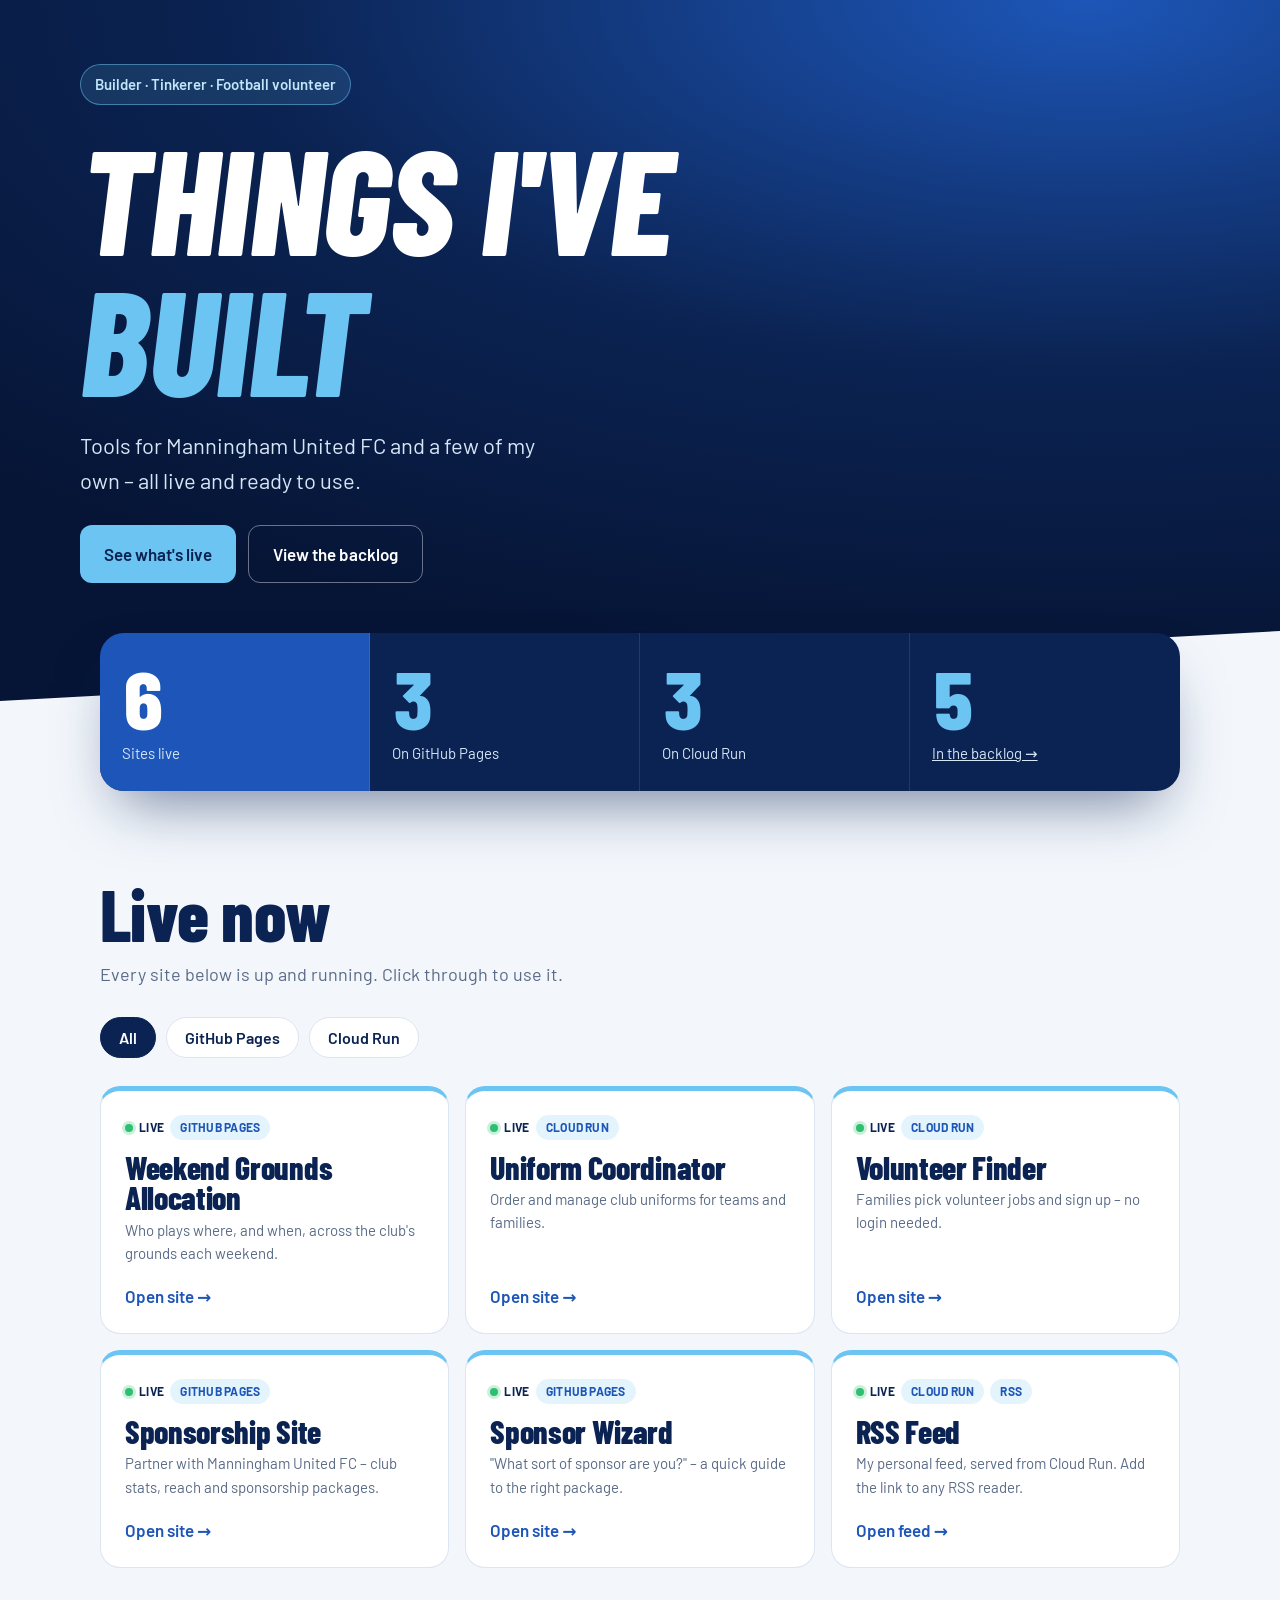
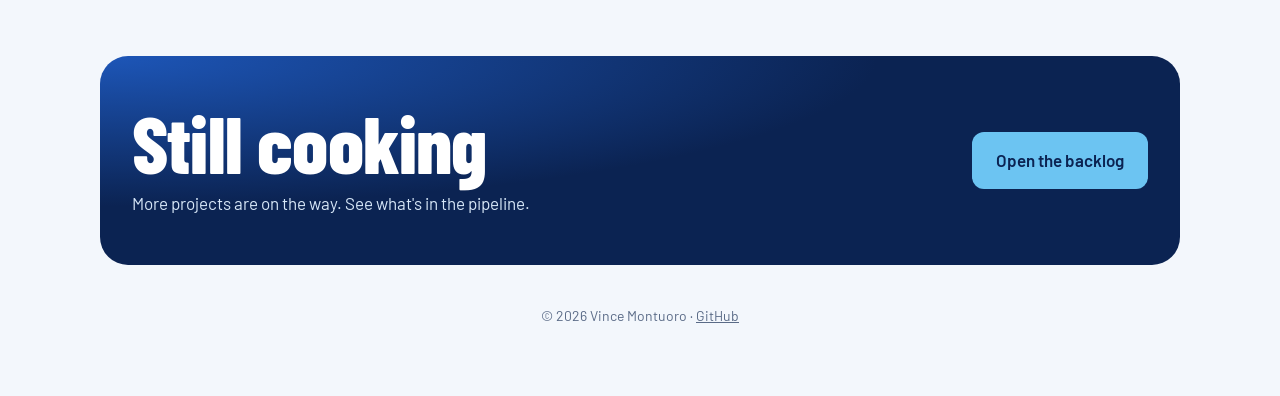
==== index.html @ 3caea919 "Add landing page with live projects and backlog Co-Authored-By: Claude Sonnet 5.5 <noreply@anthropic" ====
<!DOCTYPE html>
<html lang="en">
<head>
<meta charset="UTF-8">
<meta name="viewport" content="width=device-width, initial-scale=1, viewport-fit=cover">
<title>Vince Montuoro – Live Projects</title>
<link rel="preconnect" href="https://fonts.googleapis.com">
<link rel="preconnect" href="https://fonts.gstatic.com" crossorigin>
<link href="https://fonts.googleapis.com/css2?family=Barlow+Condensed:ital,wght@0,600;0,700;0,800;1,800&family=Barlow:wght@400;500;600&display=swap" rel="stylesheet">
<link rel="stylesheet" href="style.css">
</head>
<body>

<header class="hero">
  <div class="wrap hero-in">
    <span class="tag">Builder · Tinkerer · Football volunteer</span>
    <h1>Things I've<span>Built</span></h1>
    <p class="sub">Tools for Manningham United FC and a few of my own – all live and ready to use.</p>
    <div class="btns">
      <a class="btn btn-primary" href="#live">See what's live</a>
      <a class="btn btn-ghost" href="backlog.html">View the backlog</a>
    </div>
  </div>
</header>

<main class="wrap">
  <div class="numbers">
    <div class="wall">
      <div class="num feature"><b id="n-all">0</b><span>Sites live</span></div>
      <div class="num"><b id="n-gh">0</b><span>On GitHub Pages</span></div>
      <div class="num"><b id="n-run">0</b><span>On Cloud Run</span></div>
      <div class="num"><b>5</b><span><a href="backlog.html">In the backlog →</a></span></div>
    </div>
  </div>

  <section id="live">
    <h2>Live now</h2>
    <p class="lede">Every site below is up and running. Click through to use it.</p>

    <div class="chips" role="group" aria-label="Filter sites">
      <button class="chip" aria-pressed="true" data-f="all">All</button>
      <button class="chip" aria-pressed="false" data-f="github">GitHub Pages</button>
      <button class="chip" aria-pressed="false" data-f="run">Cloud Run</button>
    </div>

    <div class="grid" id="grid">

      <a class="card" data-p="github" href="https://vmontuoro.github.io/MUFC/">
        <div class="badges"><span class="status">Live</span><span class="badge">GitHub Pages</span></div>
        <h3>Weekend Grounds Allocation</h3>
        <p>Who plays where, and when, across the club's grounds each weekend.</p>
        <span class="go">Open site →</span>
      </a>

      <a class="card" data-p="run" href="https://mufc-uniforms-lmrwkbd5nq-ts.a.run.app/">
        <div class="badges"><span class="status">Live</span><span class="badge">Cloud Run</span></div>
        <h3>Uniform Coordinator</h3>
        <p>Order and manage club uniforms for teams and families.</p>
        <span class="go">Open site →</span>
      </a>

      <a class="card" data-p="run" href="https://mufc-volunteer-finder-802820206720.australia-southeast1.run.app/">
        <div class="badges"><span class="status">Live</span><span class="badge">Cloud Run</span></div>
        <h3>Volunteer Finder</h3>
        <p>Families pick volunteer jobs and sign up – no login needed.</p>
        <span class="go">Open site →</span>
      </a>

      <a class="card" data-p="github" href="https://vmontuoro.github.io/sponsors_mufc/">
        <div class="badges"><span class="status">Live</span><span class="badge">GitHub Pages</span></div>
        <h3>Sponsorship Site</h3>
        <p>Partner with Manningham United FC – club stats, reach and sponsorship packages.</p>
        <span class="go">Open site →</span>
      </a>

      <a class="card" data-p="github" href="https://vmontuoro.github.io/sponsors_mufc/wizard/">
        <div class="badges"><span class="status">Live</span><span class="badge">GitHub Pages</span></div>
        <h3>Sponsor Wizard</h3>
        <p>"What sort of sponsor are you?" – a quick guide to the right package.</p>
        <span class="go">Open site →</span>
      </a>

      <a class="card" data-p="run" href="https://cowork-feed-802820206720.australia-southeast1.run.app/feed/e5607e0dff983b284af6906efc9f6887549de5f12e9ede14.xml">
        <div class="badges"><span class="status">Live</span><span class="badge">Cloud Run</span><span class="badge">RSS</span></div>
        <h3>RSS Feed</h3>
        <p>My personal feed, served from Cloud Run. Add the link to any RSS reader.</p>
        <span class="go">Open feed →</span>
      </a>

    </div>
  </section>

  <div class="cta">
    <div>
      <h2>Still cooking</h2>
      <p>More projects are on the way. See what's in the pipeline.</p>
    </div>
    <a class="btn btn-primary" href="backlog.html">Open the backlog</a>
  </div>
</main>

<footer>© <span id="yr"></span> Vince Montuoro · <a href="https://github.com/vmontuoro">GitHub</a></footer>

<script>
(function(){
  var cards=[].slice.call(document.querySelectorAll('#grid .card'));
  function count(p){return cards.filter(function(c){return c.dataset.p===p}).length}
  function anim(id,to){
    var el=document.getElementById(id),t0=null;
    if(matchMedia('(prefers-reduced-motion:reduce)').matches){el.textContent=to;return}
    (function step(t){t0=t0||t;var k=Math.min((t-t0)/700,1);el.textContent=Math.round(to*k);if(k<1)requestAnimationFrame(step)})(performance.now());
  }
  anim('n-all',cards.length);anim('n-gh',count('github'));anim('n-run',count('run'));
  document.querySelectorAll('.chip').forEach(function(b){
    b.addEventListener('click',function(){
      document.querySelectorAll('.chip').forEach(function(x){x.setAttribute('aria-pressed',x===b)});
      cards.forEach(function(c){c.hidden=b.dataset.f!=='all'&&c.dataset.p!==b.dataset.f});
    });
  });
  document.getElementById('yr').textContent=new Date().getFullYear();
})();
</script>
</body>
</html>
---- style.css ----
:root{
  --navy:#0B2352; --navy-2:#12306B; --royal:#1D56B8; --sky:#6CC4F2; --sky-soft:#BFE6FA;
  --white:#FFFFFF; --ink:#0B2352; --paper:#F3F7FC; --muted:#5A6B87; --card:#FFFFFF; --line:#DCE5F0;
  --display:'Barlow Condensed','Arial Narrow',Arial,sans-serif;
  --body:'Barlow',system-ui,-apple-system,'Segoe UI',sans-serif;
  box-sizing:border-box;
}
@media (prefers-color-scheme:dark){
  :root:not([data-theme="light"]){ --paper:#081A3E; --card:#0F2757; --ink:#EAF4FD; --muted:#A9BBD6; --line:#1E3A72; }
}
:root[data-theme="dark"]{ --paper:#081A3E; --card:#0F2757; --ink:#EAF4FD; --muted:#A9BBD6; --line:#1E3A72; }
*,*::before,*::after{box-sizing:inherit}
html{scroll-behavior:smooth}
body{margin:0;background:var(--paper);color:var(--ink);font-family:var(--body);font-size:17px;line-height:1.55;-webkit-font-smoothing:antialiased}
a{color:inherit}
:focus-visible{outline:3px solid var(--sky);outline-offset:3px;border-radius:4px}
.wrap{max-width:1120px;margin:0 auto;padding:0 20px}
h1,h2,h3{font-family:var(--display);font-weight:800;line-height:.95;margin:0;letter-spacing:-.01em}
h2{font-size:clamp(40px,7vw,72px)}
.lede{color:var(--muted);max-width:60ch;margin:14px 0 0;font-size:18px}

/* HERO */
.hero{background:radial-gradient(120% 90% at 85% 0%,#1D56B8 0%,var(--navy) 55%,#061536 100%);color:#fff;position:relative;overflow:hidden}
.hero::after{content:"";position:absolute;inset:auto -10% -1px -10%;height:120px;background:var(--paper);clip-path:polygon(0 70%,100% 0,100% 100%,0 100%)}
.hero-in{padding:64px 0 160px;position:relative;z-index:1}
.tag{display:inline-flex;align-items:center;gap:10px;background:rgba(108,196,242,.14);border:1px solid rgba(108,196,242,.5);color:var(--sky-soft);padding:8px 14px;border-radius:999px;font-weight:600;font-size:15px}
.hero h1{font-size:clamp(52px,13vw,148px);margin-top:22px;text-transform:uppercase;font-style:italic}
.hero h1 span{display:block;color:var(--sky)}
.hero p.sub{font-size:clamp(18px,2.2vw,22px);max-width:40ch;color:#D6E6F7;margin:20px 0 28px}
.btns{display:flex;flex-wrap:wrap;gap:12px}
.btn{display:inline-flex;align-items:center;gap:8px;padding:15px 24px;border-radius:12px;font-weight:600;text-decoration:none;font-size:17px;transition:transform .15s}
.btn:active{transform:scale(.97)}
.btn-primary{background:var(--sky);color:var(--navy)}
.btn-ghost{border:1.5px solid rgba(255,255,255,.4);color:#fff}

/* NUMBER WALL */
.numbers{margin-top:-110px;position:relative;z-index:2}
.wall{display:grid;grid-template-columns:repeat(4,1fr);background:var(--navy);border-radius:24px;overflow:hidden;box-shadow:0 30px 60px -20px rgba(11,35,82,.55)}
.num{padding:28px 22px;color:#fff;border-right:1px solid rgba(255,255,255,.1)}
.num:last-child{border-right:0}
.num b{display:block;font-family:var(--display);font-weight:800;font-size:clamp(52px,6.4vw,84px);line-height:.9;color:var(--sky);font-variant-numeric:tabular-nums}
.num span{display:block;margin-top:8px;color:#D6E6F7;font-size:15px;line-height:1.35}
.num.feature{background:var(--royal)}
.num.feature b{color:#fff}

section{padding:88px 0 0}

/* FILTER CHIPS */
.chips{display:flex;flex-wrap:wrap;gap:10px;margin-top:28px}
.chip{border:1.5px solid var(--line);background:var(--card);color:var(--ink);font:600 16px var(--body);padding:10px 18px;border-radius:999px;cursor:pointer;transition:background .2s,color .2s,border-color .2s}
.chip:hover{border-color:var(--royal)}
.chip[aria-pressed="true"]{background:var(--navy);color:#fff;border-color:var(--navy)}
:root[data-theme="dark"] .chip[aria-pressed="true"]{background:var(--sky);color:var(--navy);border-color:var(--sky)}
@media (prefers-color-scheme:dark){:root:not([data-theme="light"]) .chip[aria-pressed="true"]{background:var(--sky);color:var(--navy);border-color:var(--sky)}}

/* PROJECT CARDS */
.grid{display:grid;grid-template-columns:repeat(3,1fr);gap:16px;margin-top:28px}
.card{background:var(--card);border:1px solid var(--line);border-top:5px solid var(--sky);border-radius:20px;padding:24px;display:flex;flex-direction:column;text-decoration:none;transition:transform .15s,box-shadow .15s}
a.card:hover{transform:translateY(-3px);box-shadow:0 18px 40px -18px rgba(11,35,82,.45)}
.card.feat{background:var(--navy);color:#fff;border-color:var(--navy);border-top-color:#E7B53C;grid-column:span 2}
.card.feat p{color:#D6E6F7}
.card h3{font-size:32px;margin:12px 0 6px}
.card p{margin:0;color:var(--muted);font-size:15px;flex:1}
.badges{display:flex;flex-wrap:wrap;gap:6px}
.badge{font-size:12px;font-weight:700;letter-spacing:.02em;padding:3px 10px;border-radius:999px;background:rgba(108,196,242,.18);color:var(--royal);text-transform:uppercase}
.feat .badge{color:var(--sky-soft)}
:root[data-theme="dark"] .badge{color:var(--sky)}
@media (prefers-color-scheme:dark){:root:not([data-theme="light"]) .badge{color:var(--sky)}}
.badge.priv{background:rgba(231,181,60,.2);color:#9A6F00}
:root[data-theme="dark"] .badge.priv{color:#E7B53C}
@media (prefers-color-scheme:dark){:root:not([data-theme="light"]) .badge.priv{color:#E7B53C}}
.card .go{margin-top:18px;font-weight:600;color:var(--royal);display:inline-flex;gap:6px;align-items:center}
.feat .go{color:var(--sky)}
:root[data-theme="dark"] .card .go{color:var(--sky)}
@media (prefers-color-scheme:dark){:root:not([data-theme="light"]) .card .go{color:var(--sky)}}
.card .go.off{color:var(--muted)}
.card[hidden]{display:none}
.todo{border-style:dashed;border-top-style:dashed}

/* CTA */
.cta{margin:88px 0 0;background:radial-gradient(120% 120% at 0% 0%,#1D56B8,var(--navy) 60%);color:#fff;border-radius:28px;padding:48px 32px;display:flex;flex-wrap:wrap;gap:24px;align-items:center;justify-content:space-between}
.cta h2{font-size:clamp(44px,7vw,80px)}
.cta p{color:#D6E6F7;margin:10px 0 0}
footer{padding:40px 0 70px;color:var(--muted);font-size:14px;text-align:center}

@media (max-width:860px){
  .wall{grid-template-columns:1fr 1fr}
  .num:nth-child(2){border-right:0}
  .num:nth-child(-n+2){border-bottom:1px solid rgba(255,255,255,.1)}
  .grid{grid-template-columns:1fr}
  .card.feat{grid-column:auto}
}
.num:nth-child(4n){border-right:0}
.status{display:inline-flex;align-items:center;gap:6px;font-size:12px;font-weight:700;text-transform:uppercase;letter-spacing:.03em}
.status::before{content:"";width:8px;height:8px;border-radius:50%;background:#2FBF71;box-shadow:0 0 0 3px rgba(47,191,113,.25)}
.status.off::before{background:#E7B53C;box-shadow:0 0 0 3px rgba(231,181,60,.25)}
.navlinks{display:flex;gap:18px;margin-top:22px}
.navlinks a{color:var(--sky-soft);font-weight:600;text-decoration:none;border-bottom:2px solid transparent}
.navlinks a[aria-current]{color:#fff;border-bottom-color:var(--sky)}
.navlinks a:hover{border-bottom-color:var(--sky)}
.hero.small .hero-in{padding:48px 0 130px}
.hero.small h1{font-size:clamp(46px,10vw,110px)}
.backlog .numbers{margin-top:-90px}
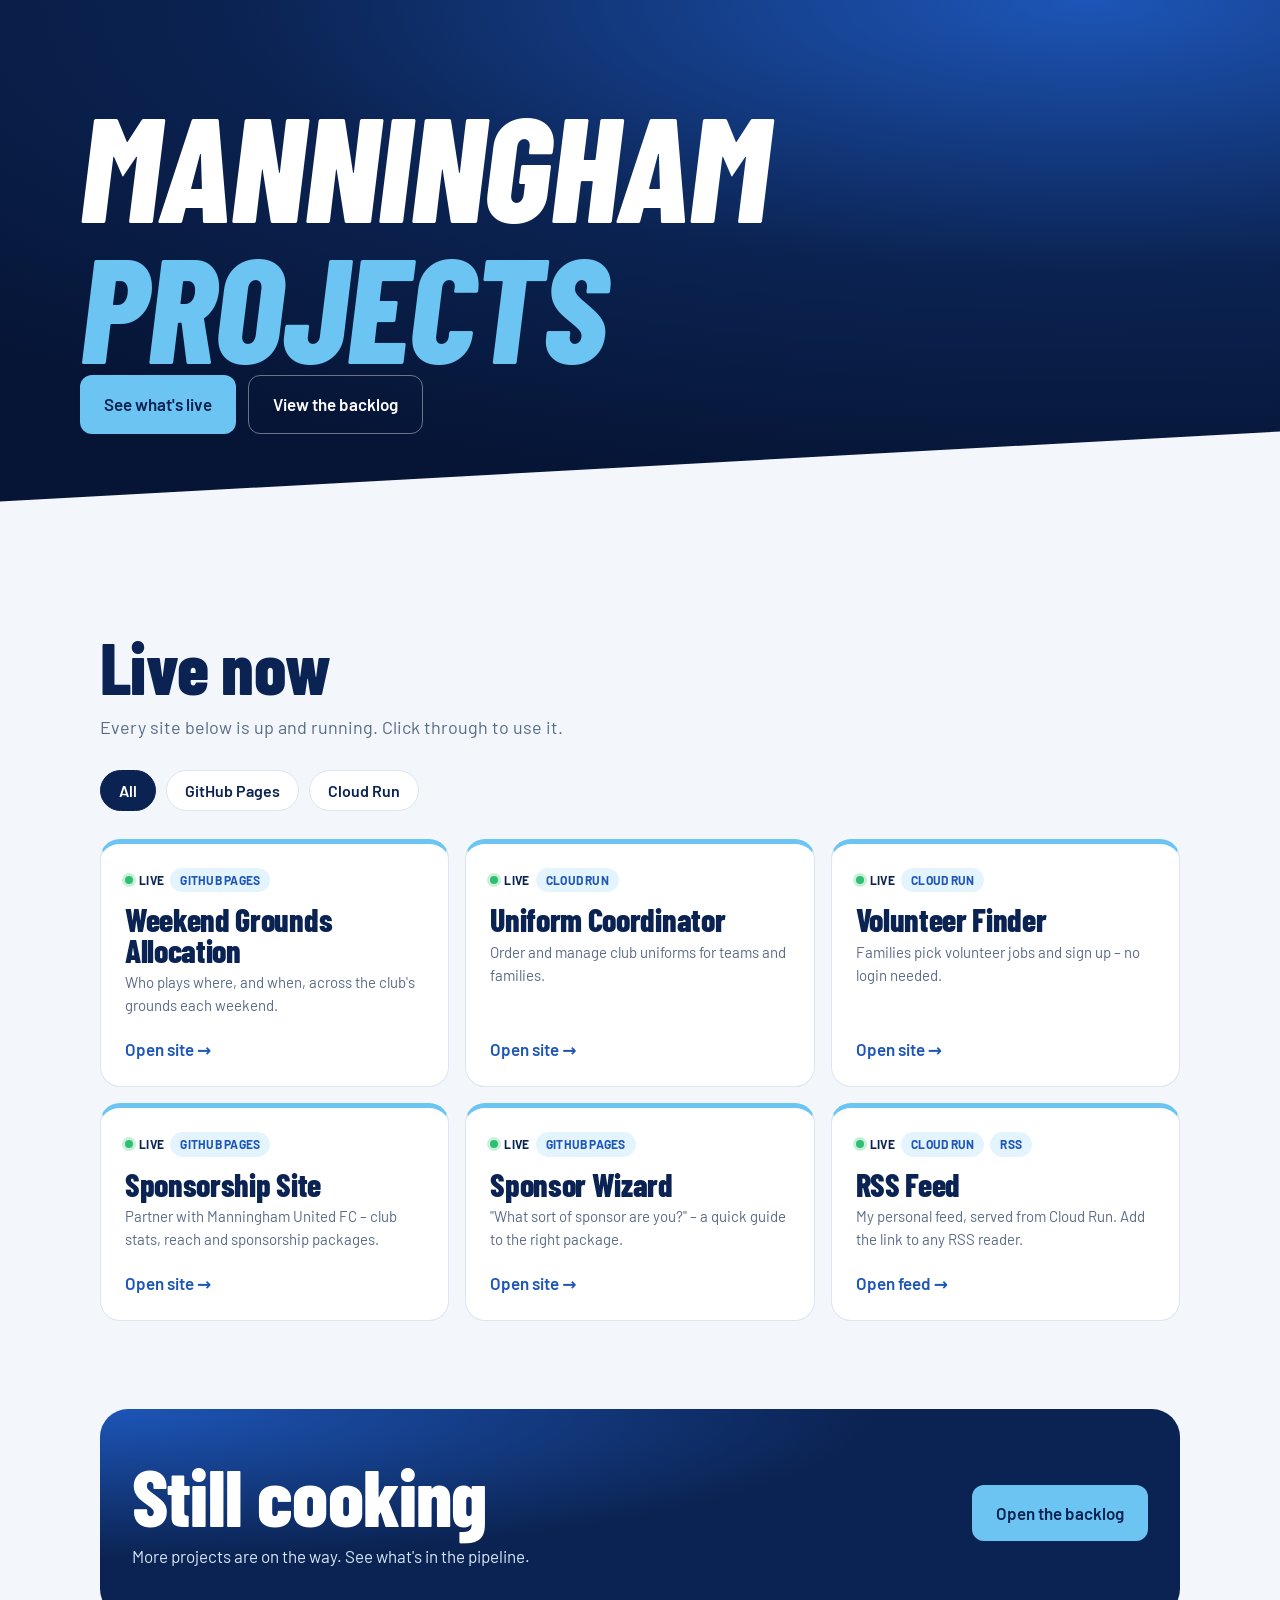
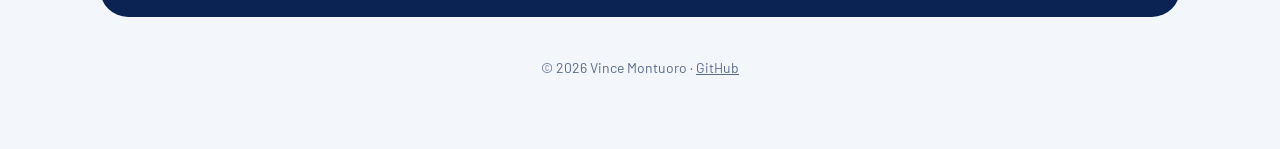
==== commit ab2b4c22: "Retitle home page to Manningham Projects and remove tag, subtitle and stats wall Co-Authored-By: Cla" ====
--- a/index.html
+++ b/index.html
@@ -11,11 +11,9 @@
 </head>
 <body>
 
-<header class="hero">
+<header class="hero compact">
   <div class="wrap hero-in">
-    <span class="tag">Builder · Tinkerer · Football volunteer</span>
-    <h1>Things I've<span>Built</span></h1>
-    <p class="sub">Tools for Manningham United FC and a few of my own – all live and ready to use.</p>
+    <h1>Manningham<span>Projects</span></h1>
     <div class="btns">
       <a class="btn btn-primary" href="#live">See what's live</a>
       <a class="btn btn-ghost" href="backlog.html">View the backlog</a>
@@ -24,15 +22,6 @@
 </header>
 
 <main class="wrap">
-  <div class="numbers">
-    <div class="wall">
-      <div class="num feature"><b id="n-all">0</b><span>Sites live</span></div>
-      <div class="num"><b id="n-gh">0</b><span>On GitHub Pages</span></div>
-      <div class="num"><b id="n-run">0</b><span>On Cloud Run</span></div>
-      <div class="num"><b>5</b><span><a href="backlog.html">In the backlog →</a></span></div>
-    </div>
-  </div>
-
   <section id="live">
     <h2>Live now</h2>
     <p class="lede">Every site below is up and running. Click through to use it.</p>
@@ -104,13 +93,6 @@
 <script>
 (function(){
   var cards=[].slice.call(document.querySelectorAll('#grid .card'));
-  function count(p){return cards.filter(function(c){return c.dataset.p===p}).length}
-  function anim(id,to){
-    var el=document.getElementById(id),t0=null;
-    if(matchMedia('(prefers-reduced-motion:reduce)').matches){el.textContent=to;return}
-    (function step(t){t0=t0||t;var k=Math.min((t-t0)/700,1);el.textContent=Math.round(to*k);if(k<1)requestAnimationFrame(step)})(performance.now());
-  }
-  anim('n-all',cards.length);anim('n-gh',count('github'));anim('n-run',count('run'));
   document.querySelectorAll('.chip').forEach(function(b){
     b.addEventListener('click',function(){
       document.querySelectorAll('.chip').forEach(function(x){x.setAttribute('aria-pressed',x===b)});
--- a/style.css
+++ b/style.css
@@ -101,3 +101,5 @@
 .hero.small .hero-in{padding:48px 0 130px}
 .hero.small h1{font-size:clamp(46px,10vw,110px)}
 .backlog .numbers{margin-top:-90px}
+
+.hero.compact .hero-in{padding:72px 0 110px}
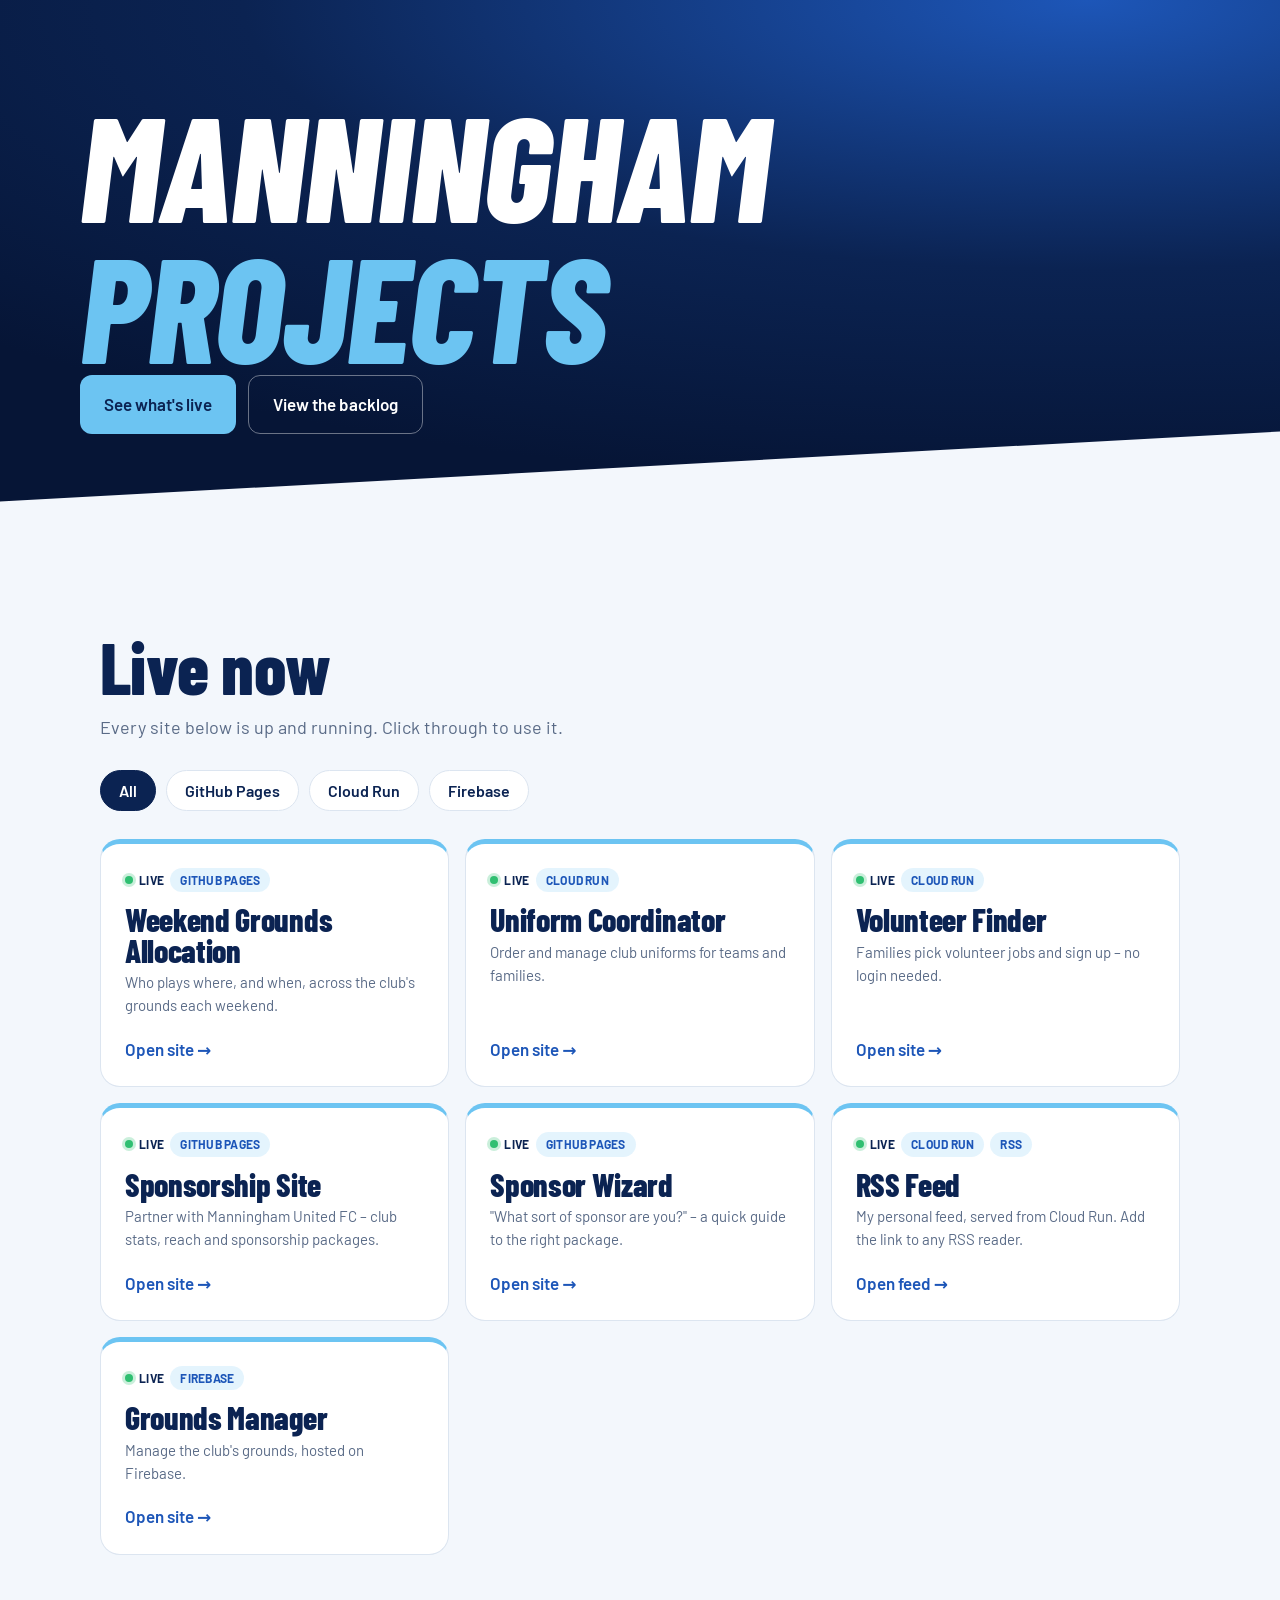
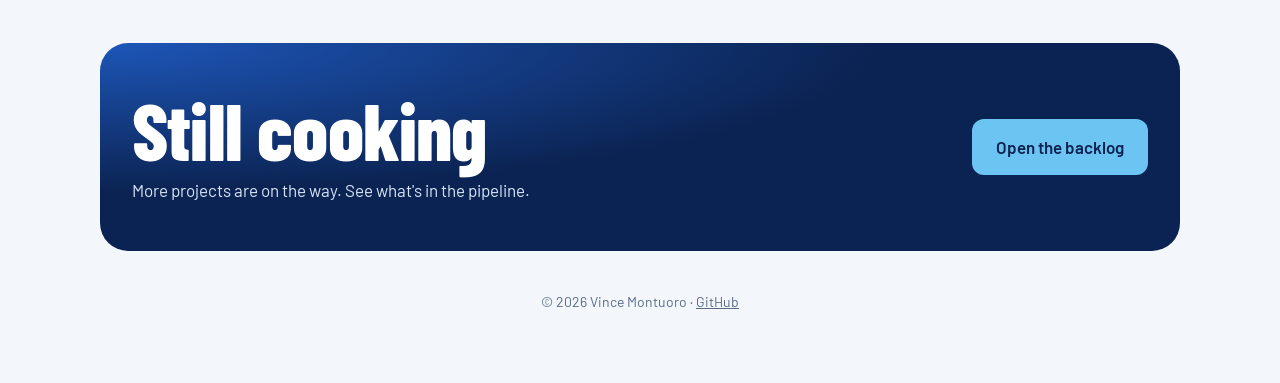
==== commit 58d83b55: "Add Grounds Manager to live projects and drop it from backlog Co-Authored-By: Claude Sonnet 5.5 <nor" ====
--- a/index.html
+++ b/index.html
@@ -30,6 +30,7 @@
       <button class="chip" aria-pressed="true" data-f="all">All</button>
       <button class="chip" aria-pressed="false" data-f="github">GitHub Pages</button>
       <button class="chip" aria-pressed="false" data-f="run">Cloud Run</button>
+      <button class="chip" aria-pressed="false" data-f="firebase">Firebase</button>
     </div>
 
     <div class="grid" id="grid">
@@ -76,6 +77,13 @@
         <span class="go">Open feed →</span>
       </a>
 
+      <a class="card" data-p="firebase" href="https://mubfc-club-platform.web.app">
+        <div class="badges"><span class="status">Live</span><span class="badge">Firebase</span></div>
+        <h3>Grounds Manager</h3>
+        <p>Manage the club's grounds, hosted on Firebase.</p>
+        <span class="go">Open site →</span>
+      </a>
+
     </div>
   </section>
 
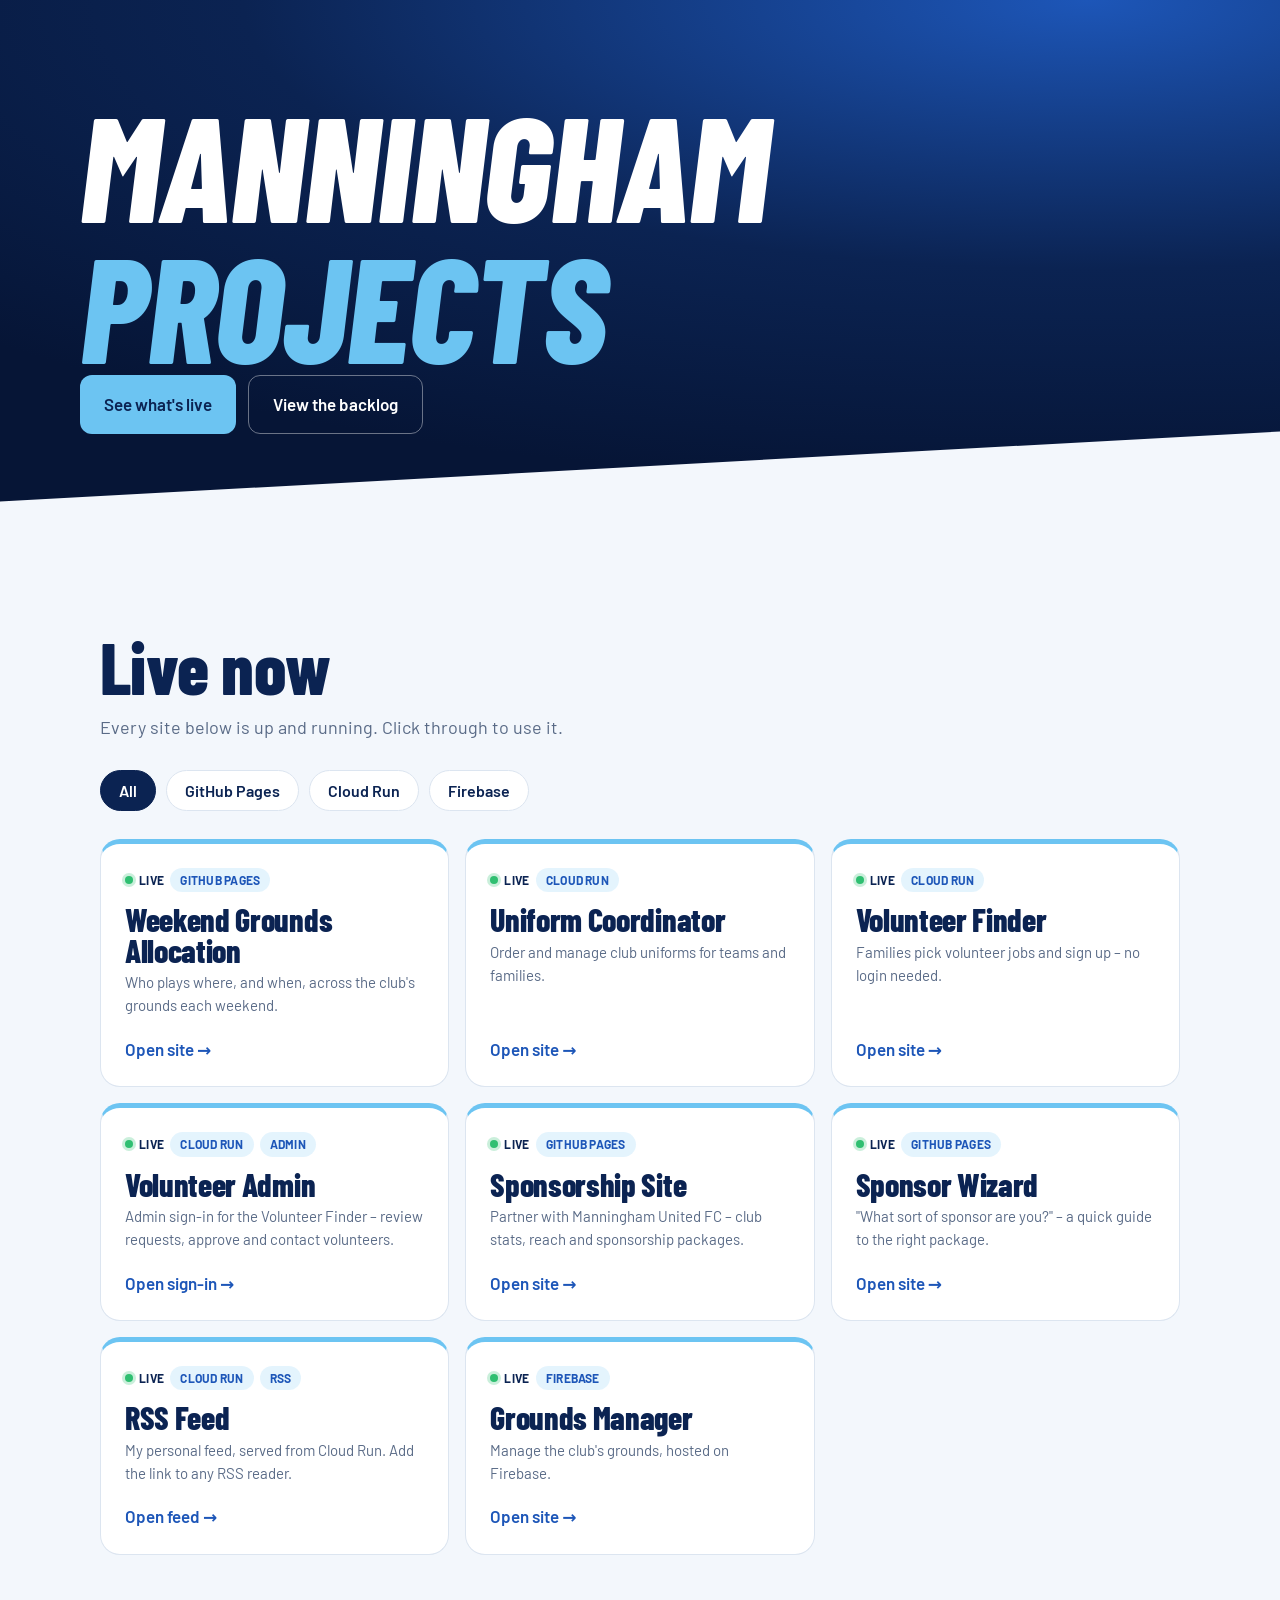
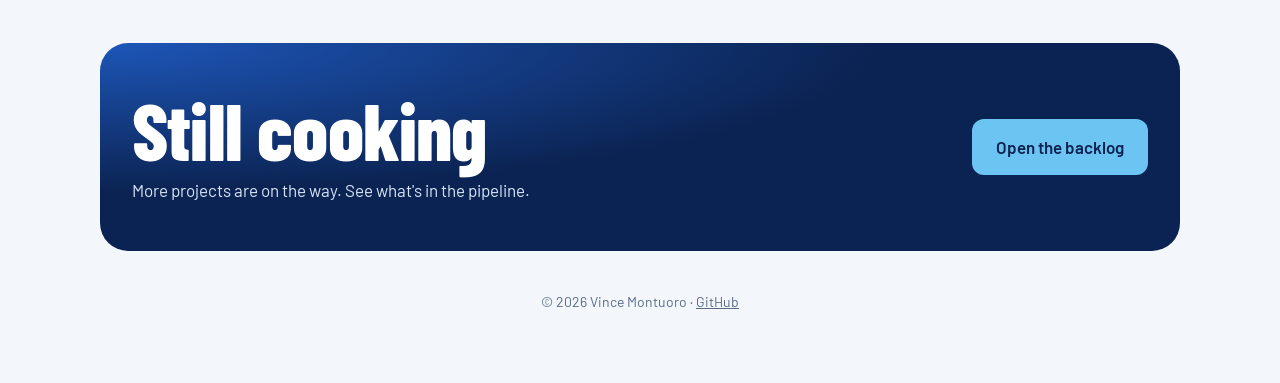
==== commit f4f5c5af: "Add Volunteer Admin tile Co-Authored-By: Claude Sonnet 5.5 <noreply@anthropic.com>" ====
--- a/index.html
+++ b/index.html
@@ -56,6 +56,13 @@
         <span class="go">Open site →</span>
       </a>
 
+      <a class="card" data-p="run" href="https://mufc-volunteer-finder-lmrwkbd5nq-ts.a.run.app/admin/login">
+        <div class="badges"><span class="status">Live</span><span class="badge">Cloud Run</span><span class="badge">Admin</span></div>
+        <h3>Volunteer Admin</h3>
+        <p>Admin sign-in for the Volunteer Finder – review requests, approve and contact volunteers.</p>
+        <span class="go">Open sign-in →</span>
+      </a>
+
       <a class="card" data-p="github" href="https://vmontuoro.github.io/sponsors_mufc/">
         <div class="badges"><span class="status">Live</span><span class="badge">GitHub Pages</span></div>
         <h3>Sponsorship Site</h3>
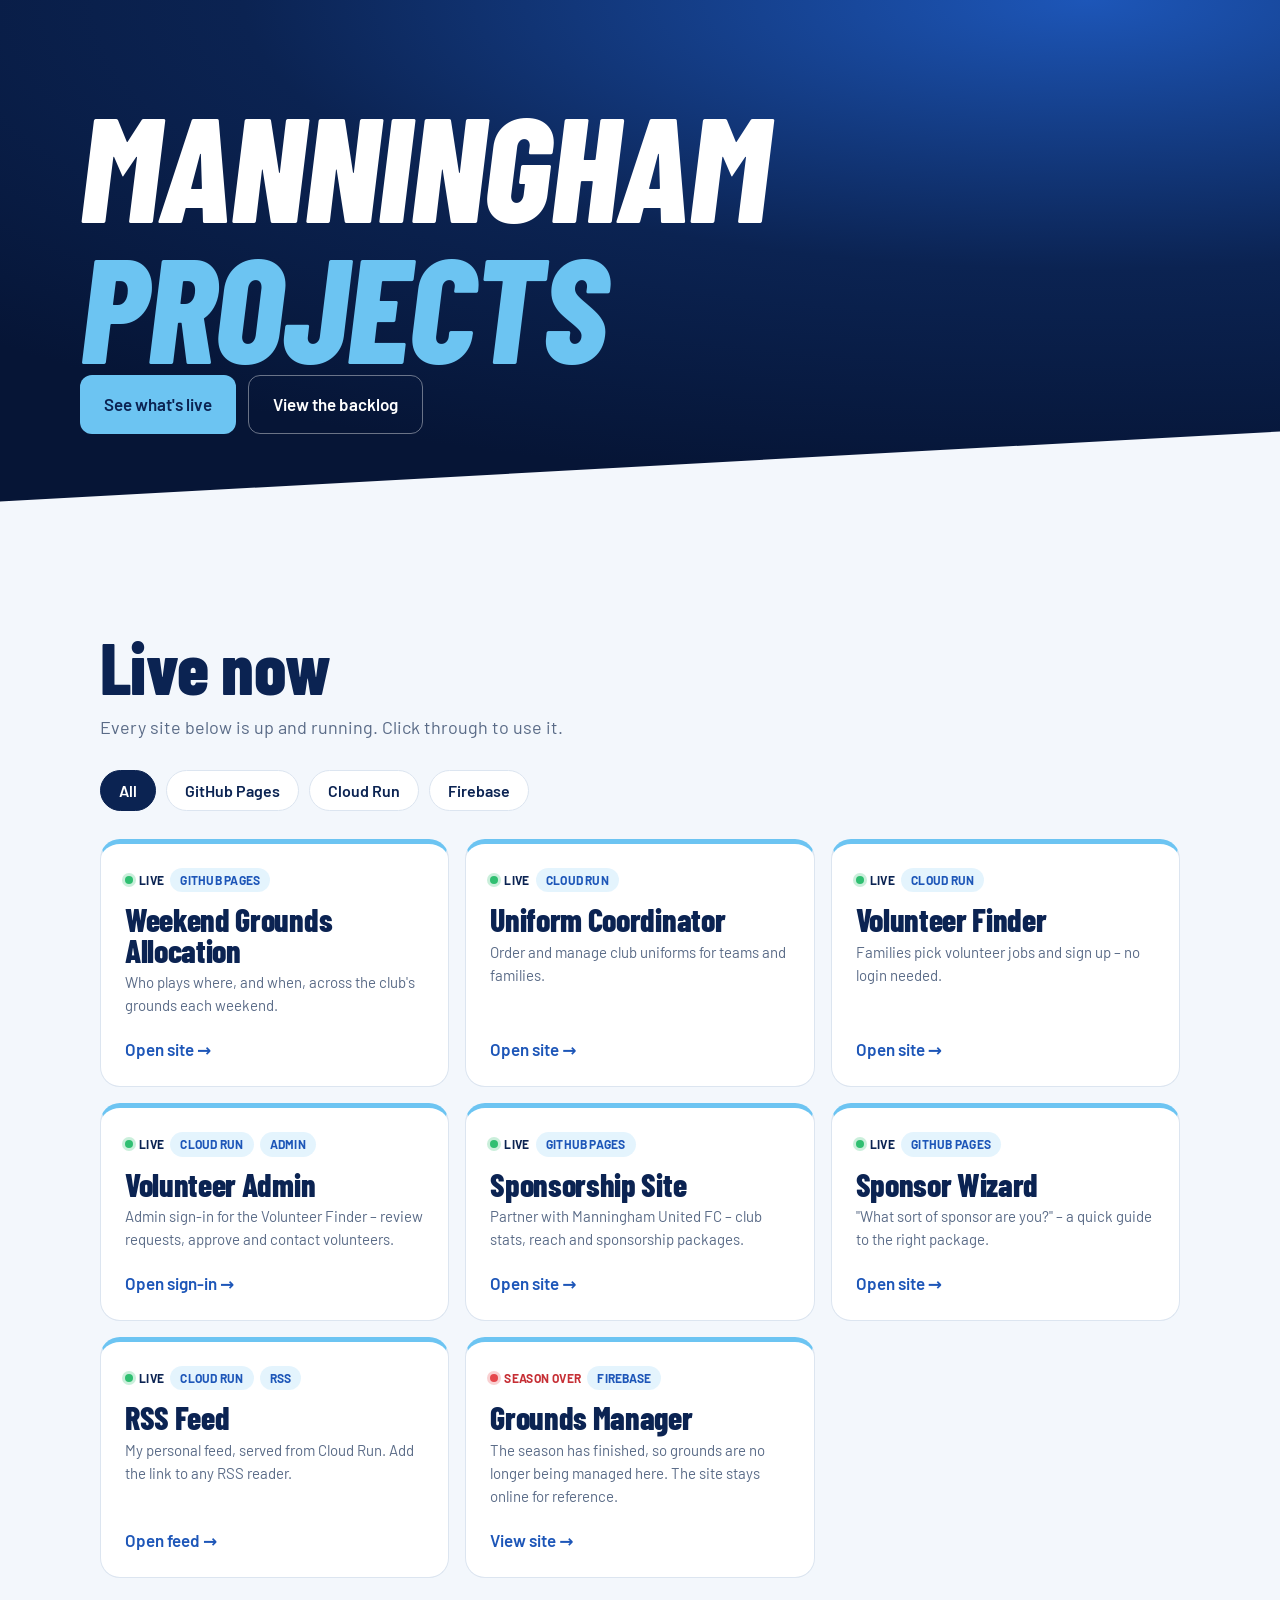
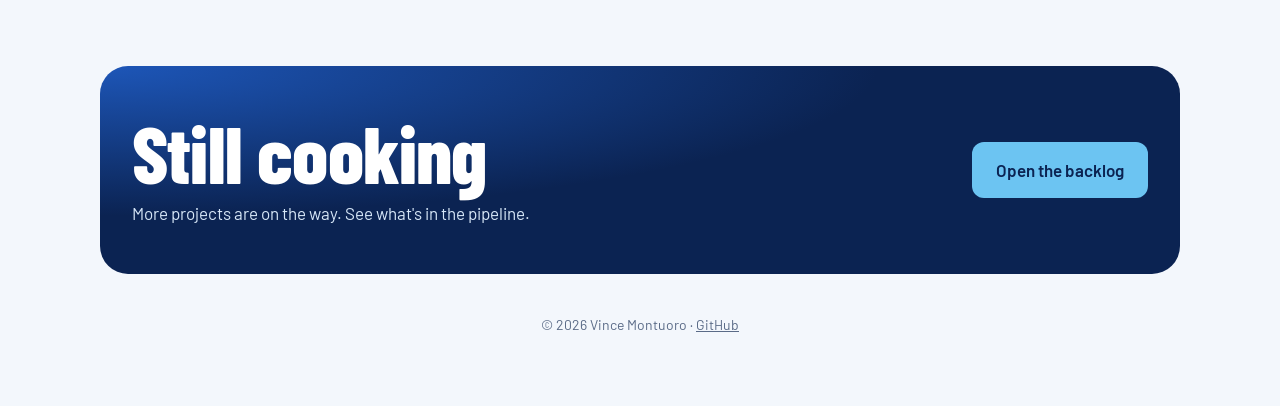
==== commit b9ffd648: "Mark Grounds Manager as season over with red status Co-Authored-By: Claude Sonnet 5.5 <noreply@anthr" ====
--- a/index.html
+++ b/index.html
@@ -85,10 +85,10 @@
       </a>
 
       <a class="card" data-p="firebase" href="https://mubfc-club-platform.web.app">
-        <div class="badges"><span class="status">Live</span><span class="badge">Firebase</span></div>
+        <div class="badges"><span class="status closed">Season over</span><span class="badge">Firebase</span></div>
         <h3>Grounds Manager</h3>
-        <p>Manage the club's grounds, hosted on Firebase.</p>
-        <span class="go">Open site →</span>
+        <p>The season has finished, so grounds are no longer being managed here. The site stays online for reference.</p>
+        <span class="go">View site →</span>
       </a>
 
     </div>
--- a/style.css
+++ b/style.css
@@ -103,3 +103,7 @@
 .backlog .numbers{margin-top:-90px}
 
 .hero.compact .hero-in{padding:72px 0 110px}
+.status.closed::before{background:#E5484D;box-shadow:0 0 0 3px rgba(229,72,77,.25)}
+.status.closed{color:#C62F35}
+:root[data-theme="dark"] .status.closed{color:#FF8A8E}
+@media (prefers-color-scheme:dark){:root:not([data-theme="light"]) .status.closed{color:#FF8A8E}}
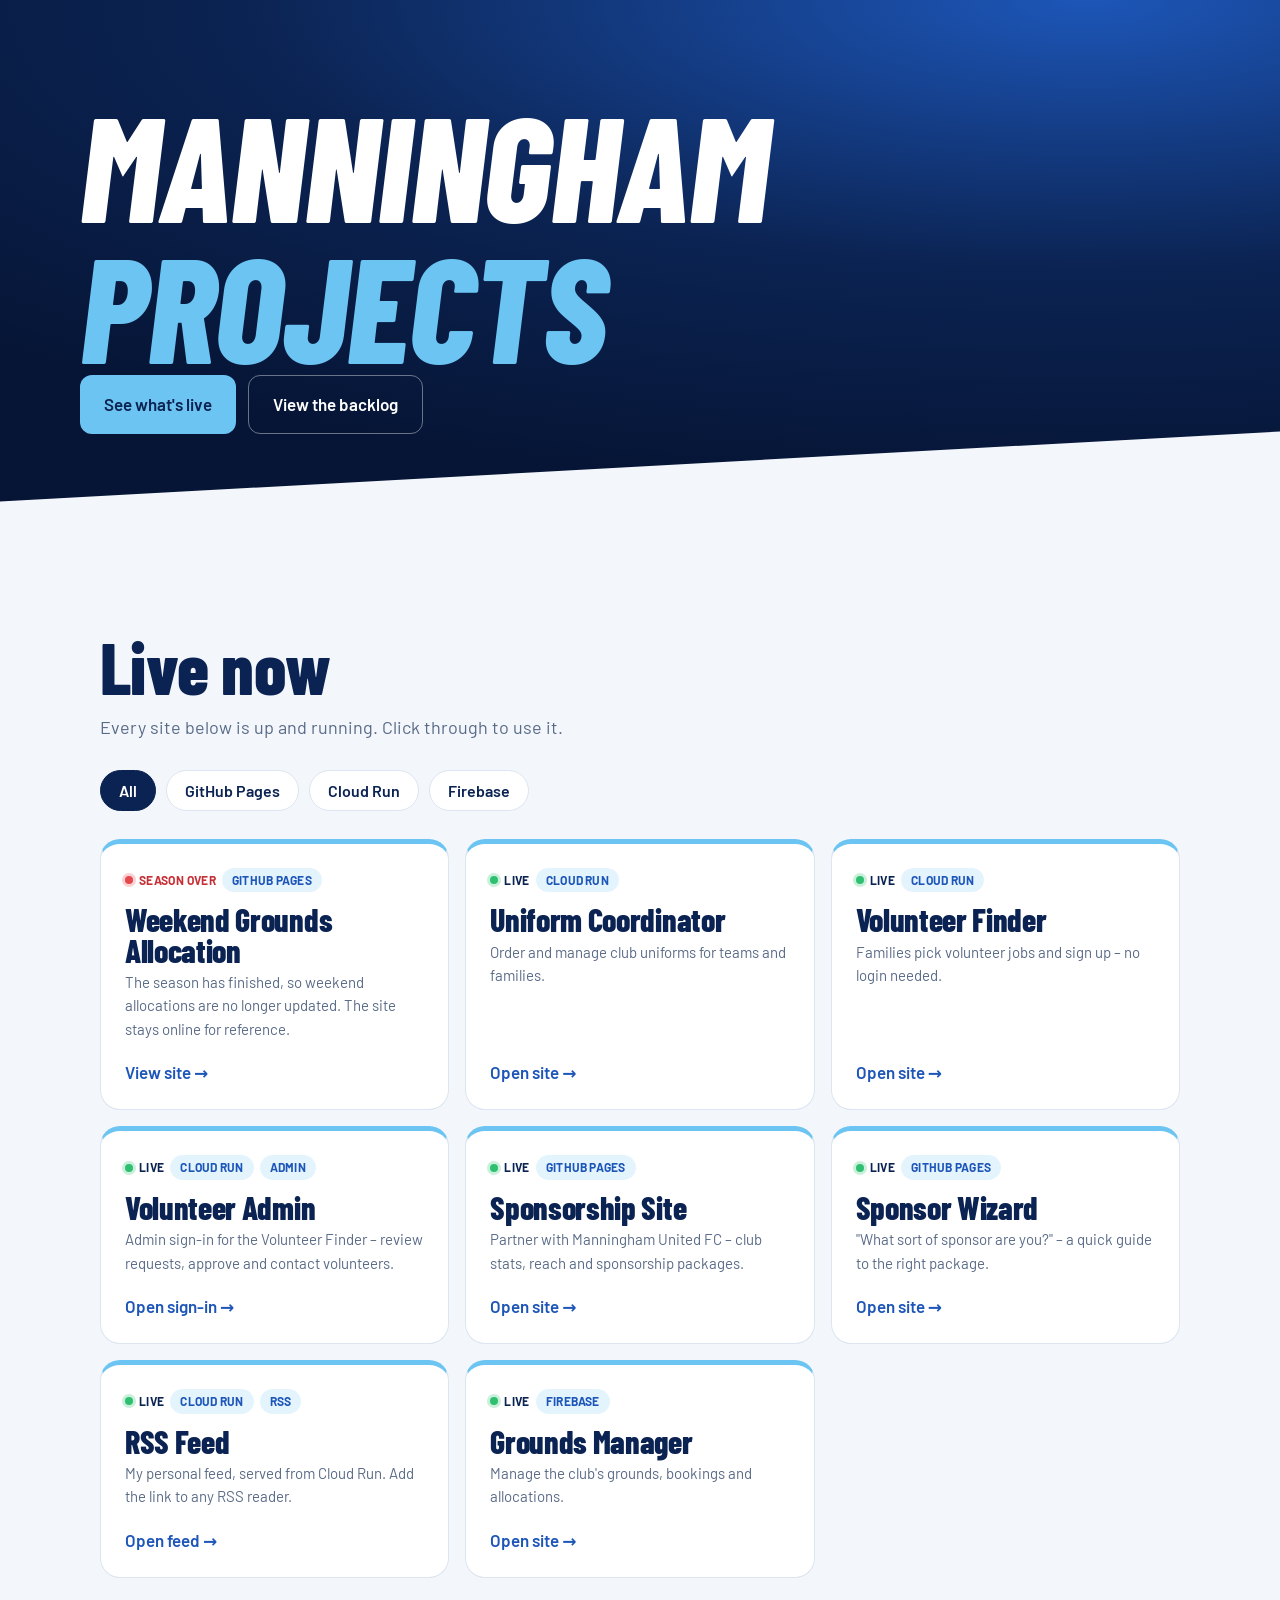
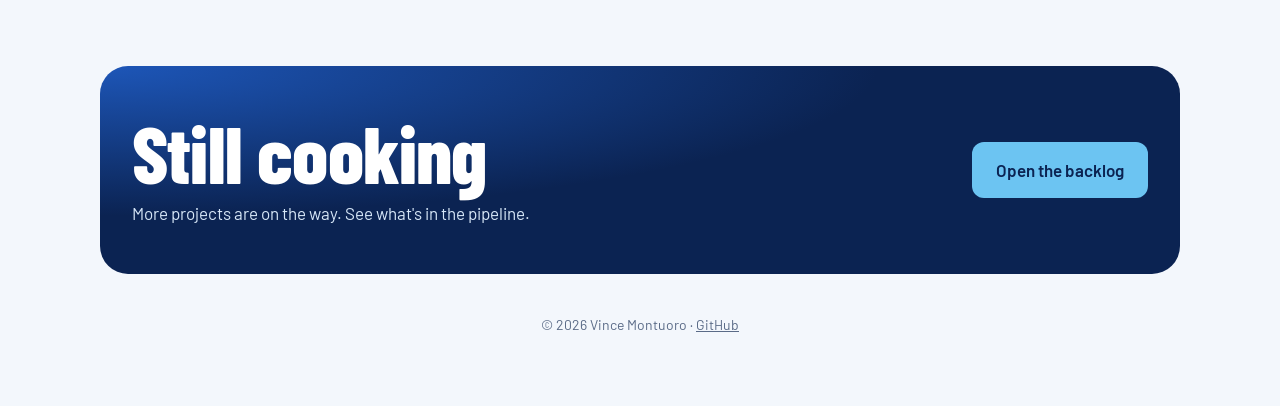
==== commit 7af2743a: "Make Grounds Manager live and mark Weekend Grounds Allocation season over Co-Authored-By: Claude Son" ====
--- a/index.html
+++ b/index.html
@@ -36,10 +36,10 @@
     <div class="grid" id="grid">
 
       <a class="card" data-p="github" href="https://vmontuoro.github.io/MUFC/">
-        <div class="badges"><span class="status">Live</span><span class="badge">GitHub Pages</span></div>
+        <div class="badges"><span class="status closed">Season over</span><span class="badge">GitHub Pages</span></div>
         <h3>Weekend Grounds Allocation</h3>
-        <p>Who plays where, and when, across the club's grounds each weekend.</p>
-        <span class="go">Open site →</span>
+        <p>The season has finished, so weekend allocations are no longer updated. The site stays online for reference.</p>
+        <span class="go">View site →</span>
       </a>
 
       <a class="card" data-p="run" href="https://mufc-uniforms-lmrwkbd5nq-ts.a.run.app/">
@@ -85,10 +85,10 @@
       </a>
 
       <a class="card" data-p="firebase" href="https://mubfc-club-platform.web.app">
-        <div class="badges"><span class="status closed">Season over</span><span class="badge">Firebase</span></div>
+        <div class="badges"><span class="status">Live</span><span class="badge">Firebase</span></div>
         <h3>Grounds Manager</h3>
-        <p>The season has finished, so grounds are no longer being managed here. The site stays online for reference.</p>
-        <span class="go">View site →</span>
+        <p>Manage the club's grounds, bookings and allocations.</p>
+        <span class="go">Open site →</span>
       </a>
 
     </div>
